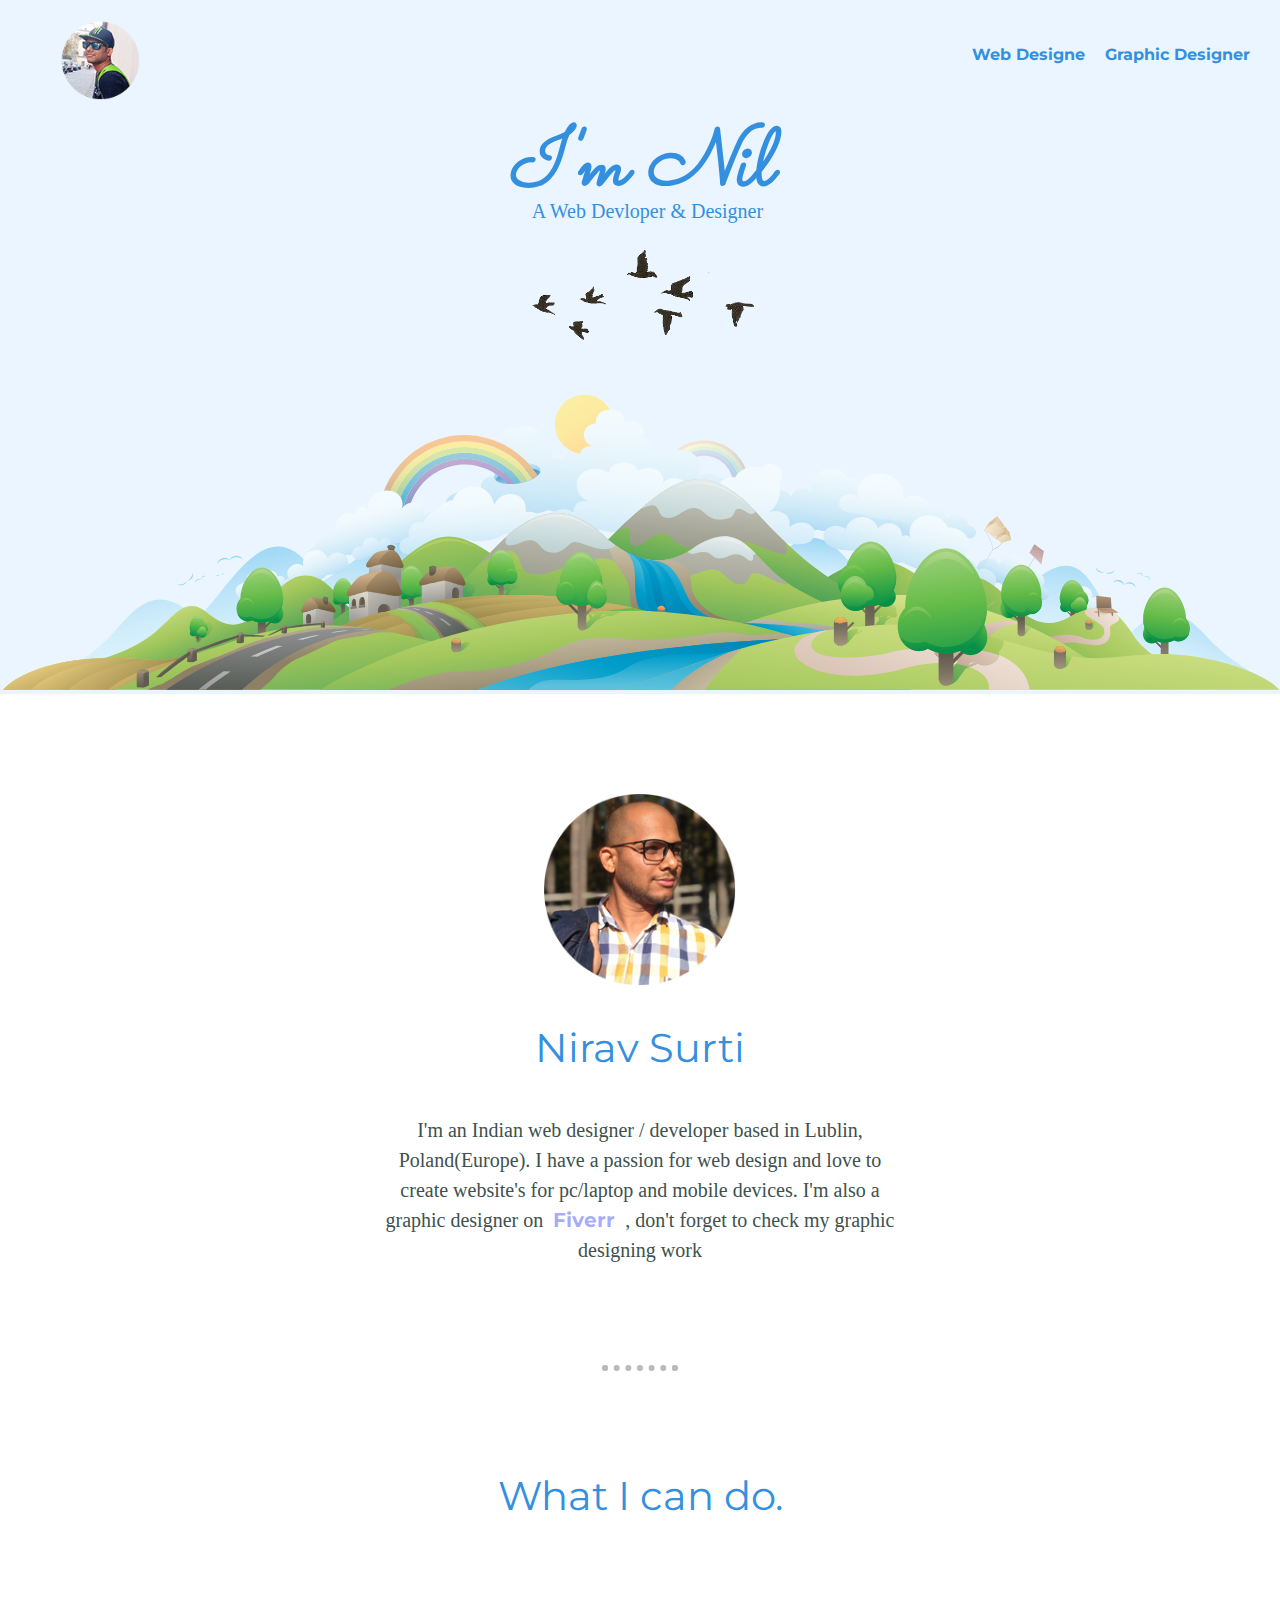
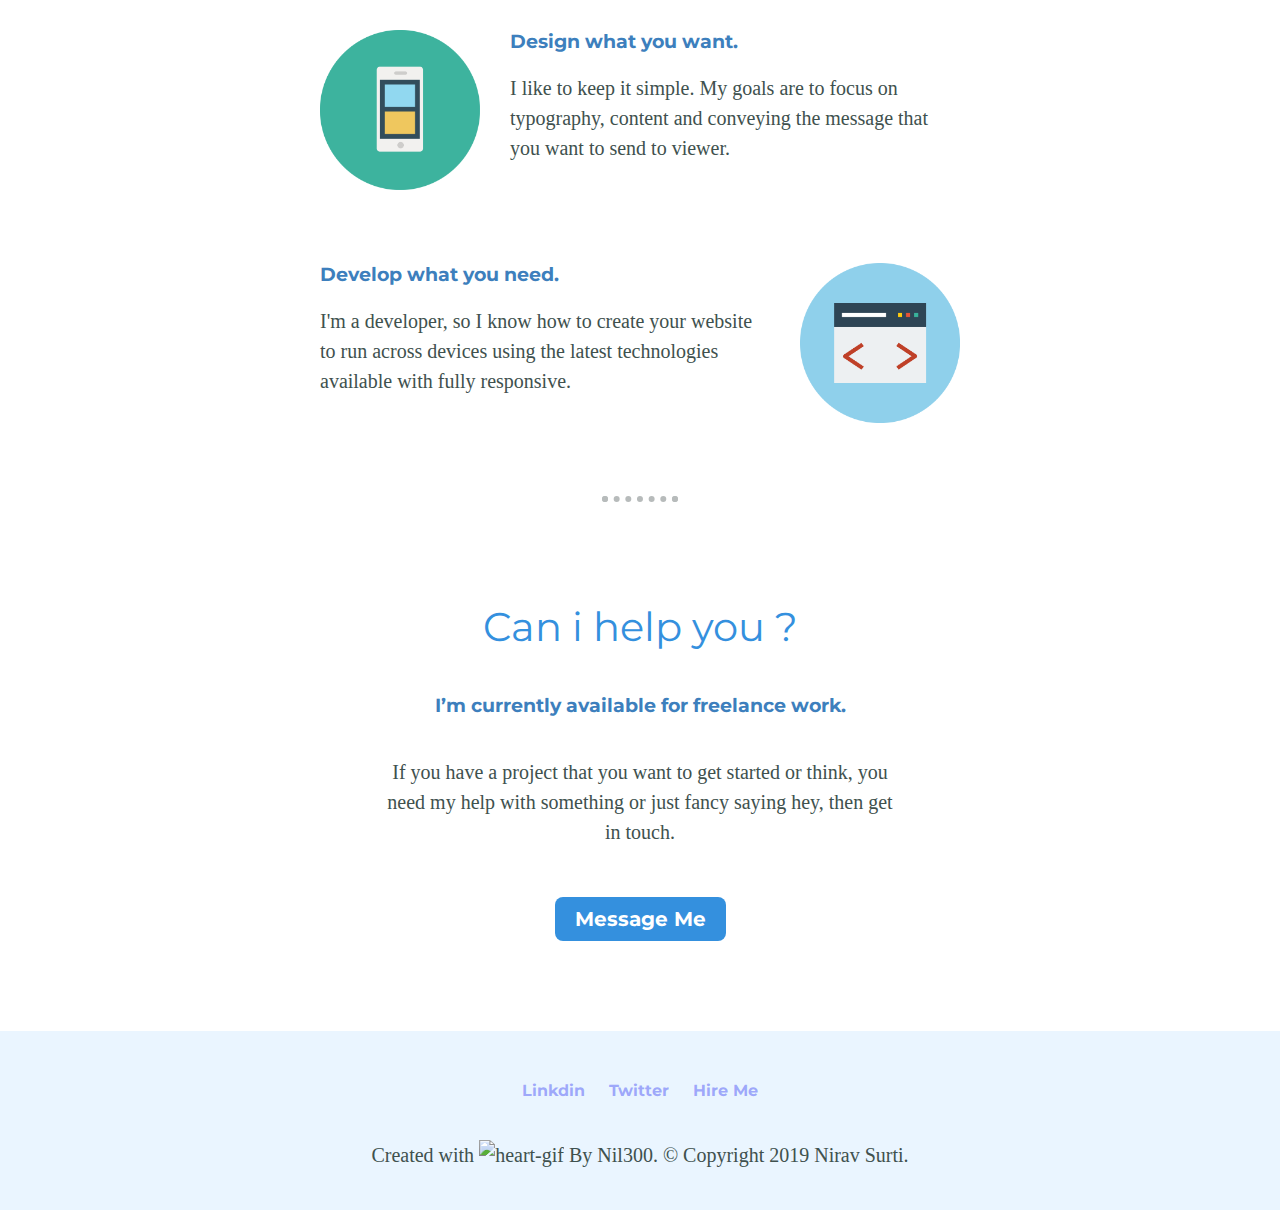
==== index.html @ dc70e609 "Add my first web designing profile" ====
<!DOCTYPE html>
<html lang="en">

<head>
    <meta charset="UTF-8">
    <title>Nirav Surti</title>
    <meta name="description" content="The portfolio of Nirav Surti, An Indian Web Designer based in Lublin, Poland." />
    <meta name="keywords"
        content="nirav, surti, nirav surti, nil300, web design, graphic design, websites, graphics, photoshop, freelance, web developer" />

    <link href="https://fonts.googleapis.com/css?family=Merriweather+Sans|Montserrat|Sacramento" rel="stylesheet">
    <link rel="icon" href="Images/nil-favicon.ico">
    <link rel="stylesheet" href="css/style.css">
</head>

<body>
    <div class="topnav">
        <ul>
            <li><a class="nav-right-link" href="index.html"></a></li>
            <li><a class="nav-right-link" href="https://www.fiver.com/nil300">Graphic Designer</a></li>
            <li><a id="webBtn" class="nav-right-link" href="Web Designing Work/TinCat/index.html" >Web Designe</a></li>
            <li><a class="nav-left-link" href="index.html"><img class="homeicon" src="Images/proicon.png" alt="icon"
                        width="80%"></a></li>
        </ul>
    </div>

    <div class="top-container">
        <h1><em> I'm Nil</em></h1>
        <p class="webdesign">A Web Devloper & Designer</p>
        <img class="fly" src="Images/bird-fly.gif" alt="fly-birds" width="20%" height="auto">
        <img class="cover-img" src="Images/hawaii-background.svg" alt="mountain" width="100%" height="auto">


    </div>
    <div class="middle-section">
        <div class="profile">
            <img src="Images/profile-pic1.png" alt="profile-pic" width="15%" height="auto">
            <h2>Nirav Surti</h2>
            <p class="profile-discription">I'm an Indian web designer / developer based in Lublin, Poland(Europe). I
                have a passion for web design and love to create website's for pc/laptop and mobile devices. I'm also a graphic designer
                on<a href="https://www.fiver.com/nil300">Fiverr</a>, don't forget to check my graphic designing work</p>
        </div>
        <hr class="hr1">
        <div class="skills">
            <h2>What I can do.</h2>
            <div class="skill-row">
                <img class="code1-img" src="Images/responsive.gif" alt="profile-pic">
                <h3>Design what you want.</h3>
                <p>I like to keep it simple. My goals are to focus on typography, content and conveying the message that
                    you want to send to viewer.</p>
            </div>
            <div class="skill-row">
                <img class="code2-img" src="Images/coding.gif" alt="profile-pic">
                <h3>Develop what you need.</h3>
                <p>I'm a developer, so I know how to create your website to run across devices using the latest
                    technologies available with fully responsive.</p>
            </div>
        </div>
        <hr class="hr1">
        <div class="contact-me">
            <h2>Can i help you ?</h2>
            <h3>I&rsquo;m currently available for freelance work.</h3>
            <p class="contact-msg">If you have a project that you want to get started or think, you need my help with
                something or just fancy saying hey, then get in touch.</p>
            </p>
            <a class="btn" href="mailto:nil300300@mail.com">Message Me</a>

        </div>
    </div>
    <div class="bottom-section">
        <a class="footer-link" href="https://www.linkdin.com">Linkdin</a>
        <a class="footer-link" href="https://www.twitter.com">Twitter</a>
        <a class="footer-link" href="https://www.fiverr.com/nil300">Hire Me</a>
        <p class="copyright">Created with <img class="heart"
                src="/Web Devlopment/HTML/CSS-My Site/Images/heart.gif" alt="heart-gif"> By Nil300. © Copyright 2019
            Nirav Surti.</p>
    </div>
    <!-- <script>
        function alertmsg() {
          alert("I Will Add My Work Soon 😊!");
        }
        </script> -->
    <!-- <script>document.getElementById("webBtn").addEventListener("click", function(){
        alert("Hello World");});</script> -->
</body>

</html>
---- css/style.css ----
body {
   margin: 0px;
   text-align: center;
   background-color: #ffffff;
   color: #40514e;
   font-family: adobe-garamond-pro, serif;
   /* font-family: 'Merriweather Sans', sans-serif; */
}

/* Navigation Bar */

ul {
   list-style-type: none;
   margin: 0;
   padding: 0;
   overflow: hidden;
   background-color: #eaf5ff;
   position: fixed;
   top: 0;
   width: 100%;
}

a {
   color: #636df794;
   font-weight: bold;
   font-family: 'Montserrat', sans-serif;
   margin: 10px 10px 0px;
   text-decoration: none;
}

a:hover {
   color: #40514e;
}
.homeicon {
   position: relative;
   left: 0px;
}

.nav-left-link {
   float: left;
   display: block;
   /* color: #66bfbf; */
   text-align: center;
   padding: 10px 0;
   margin-left: 50px;
}

.nav-right-link {
   margin-top: 30px;
   float: right;
   display: block;
   color: #3490de;
   text-align: center;
   padding: 15px 0;
}

.nav-right-link:hover {
   color: #356363;
}

.nav-left-link:hover {
   transition: 0.3ms;
}

/* Top Container Section */

h1 {
   margin: 110px auto -50px auto;
   font-size: 5rem;
   font-weight: bolder;
   color: #3490de;
   font-family: 'Sacramento', cursive;
}
p {
   line-height: 1.5;
   font-size: 20px;

}

.webdesign {
   color: #3490de;
   margin-left: 15px;
}

.top-container {
   background-color: #eaf5ff;
   padding: 80px auto 0 auto;
}

/* li{
    float: right;
 } */

 /* Middle Section */


h2 {
   font-family: 'Montserrat', sans-serif;
   font-size: 2.5rem;
   color: #3490de;
   font-weight: normal;
   padding-bottom: 10px;
}
.middle-section {
   margin: 100px 0;
}
.profile-discription {

   width: 40%;
   margin: auto;

}

/* Horizintal Row HR */
.hr1 {
   border: dotted #b7bbbb 6px;
   border-bottom: none;
   width: 5%;
   margin: 100px auto;
}

/* Skill Section */

h3 {
   font-family: 'Montserrat', sans-serif;
   color: #3d7fbd;
}

.skill-row {
   width: 50%;
   margin: 100px auto 100px auto;
   text-align: left;
}



.code1-img {
   width: 25%;
   float: left;
   margin-right: 30px;
}

.code2-img {
   width: 25%;
   float: right;
   margin-left: 30px;
}

/* Contact Section */

.contact-msg {
   width: 40%;
   margin: 40px auto 60px;
}

.btn {
   background: #3490de;
   border-radius: 8px;
   font-family: 'Montserrat', sans-serif;
   color: #ffffff;
   font-size: 20px;
   padding: 10px 20px 10px 20px;

}

.btn:hover {
   background: #0385f7;
}

/* Bottom-Footer Section */

.bottom-section {
   background-color: #eaf5ff;
   padding: 50px 0 20px;
}

.copyright {
   color: #40514e;
   padding: 20px 0 0;
}

.heart {
   width: 2%;
}
/* .fly{
   position: relative;
   top: 80px;
} */
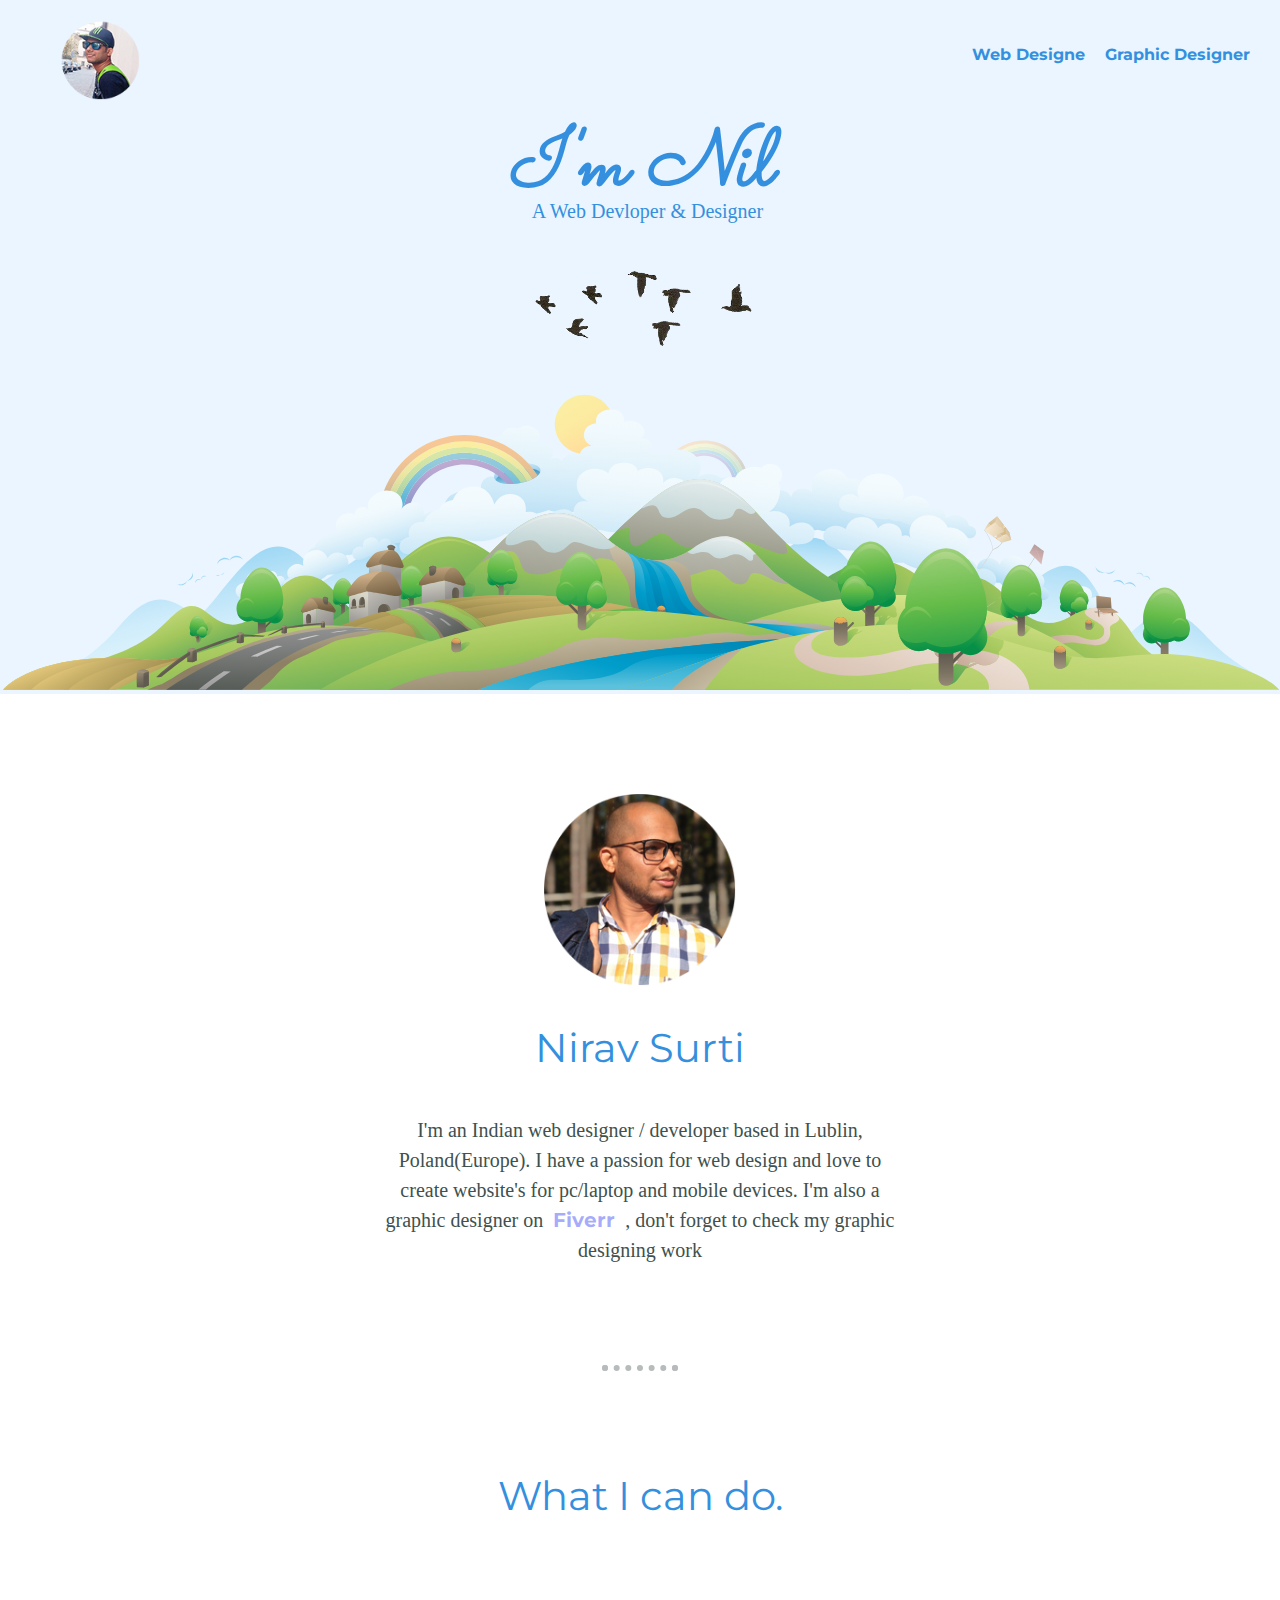
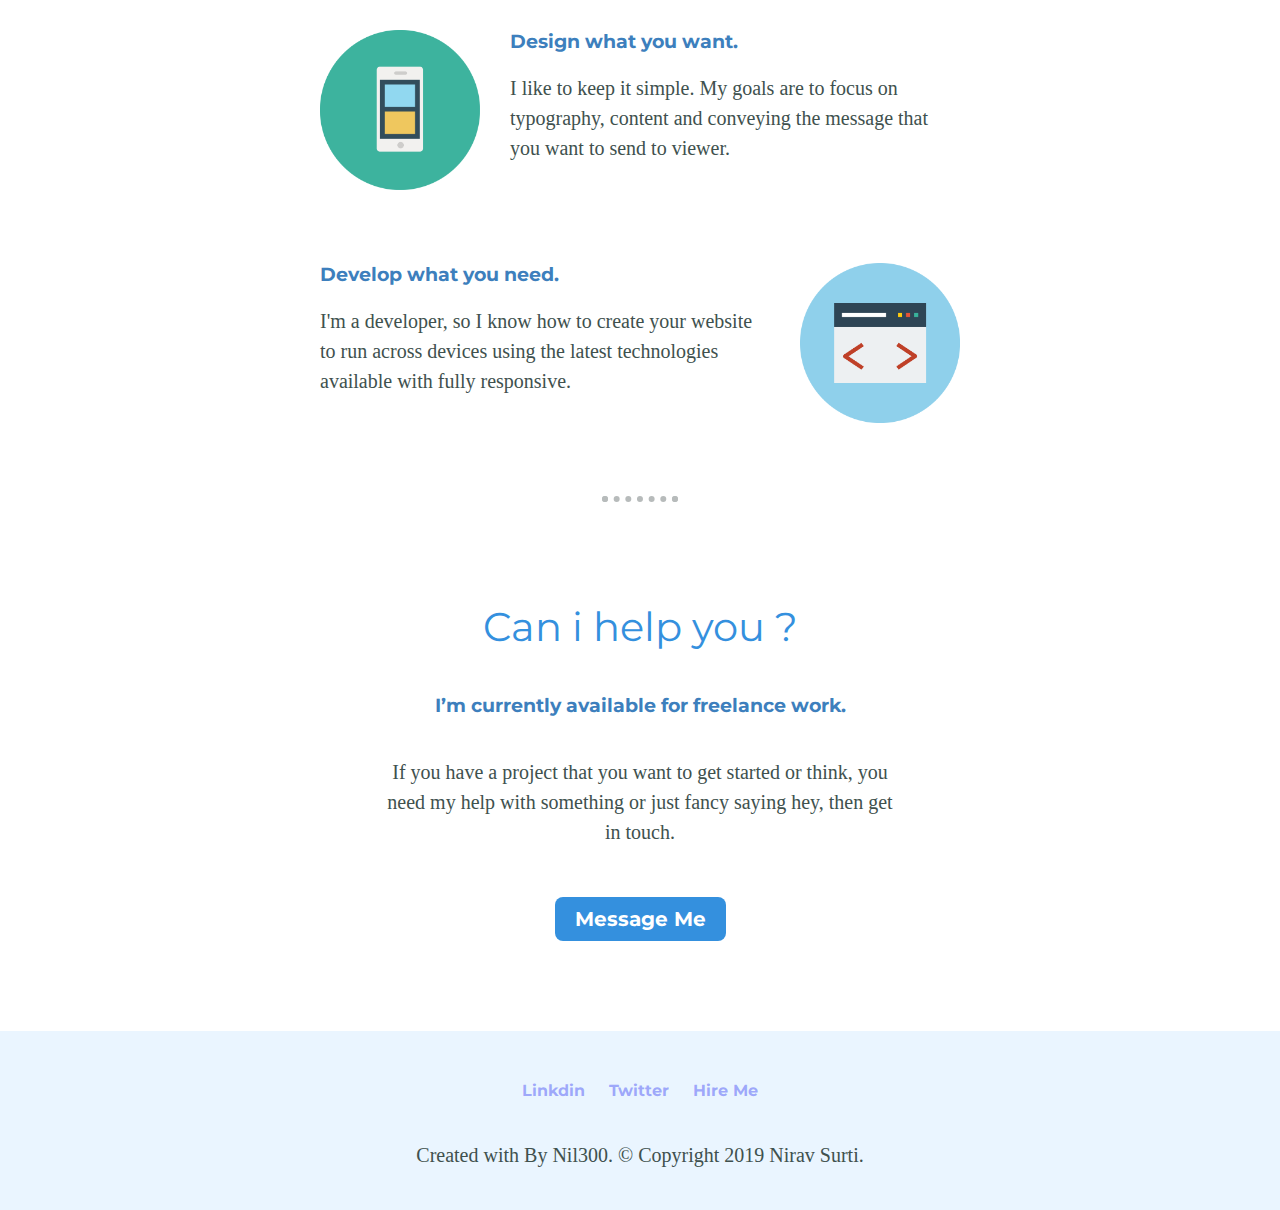
==== commit 805cd3b2: "heart changes" ====
--- a/index.html
+++ b/index.html
@@ -8,9 +8,12 @@
     <meta name="keywords"
         content="nirav, surti, nirav surti, nil300, web design, graphic design, websites, graphics, photoshop, freelance, web developer" />
 
+    <link rel="stylesheet" href="https://use.fontawesome.com/releases/v5.8.1/css/all.css"
+        integrity="sha384-50oBUHEmvpQ+1lW4y57PTFmhCaXp0ML5d60M1M7uH2+nqUivzIebhndOJK28anvf" crossorigin="anonymous">
     <link href="https://fonts.googleapis.com/css?family=Merriweather+Sans|Montserrat|Sacramento" rel="stylesheet">
     <link rel="icon" href="Images/nil-favicon.ico">
     <link rel="stylesheet" href="css/style.css">
+
 </head>
 
 <body>
@@ -71,8 +74,7 @@
         <a class="footer-link" href="https://www.linkdin.com">Linkdin</a>
         <a class="footer-link" href="https://www.twitter.com">Twitter</a>
         <a class="footer-link" href="https://www.fiverr.com/nil300">Hire Me</a>
-        <p class="copyright">Created with <img class="heart"
-                src="/Web Devlopment/HTML/CSS-My Site/Images/heart.gif" alt="heart-gif"> By Nil300. © Copyright 2019
+        <p class="copyright">Created with <i class="fas fa-heart heart"></i> By Nil300. © Copyright 2019
             Nirav Surti.</p>
     </div>
     <!-- <script>
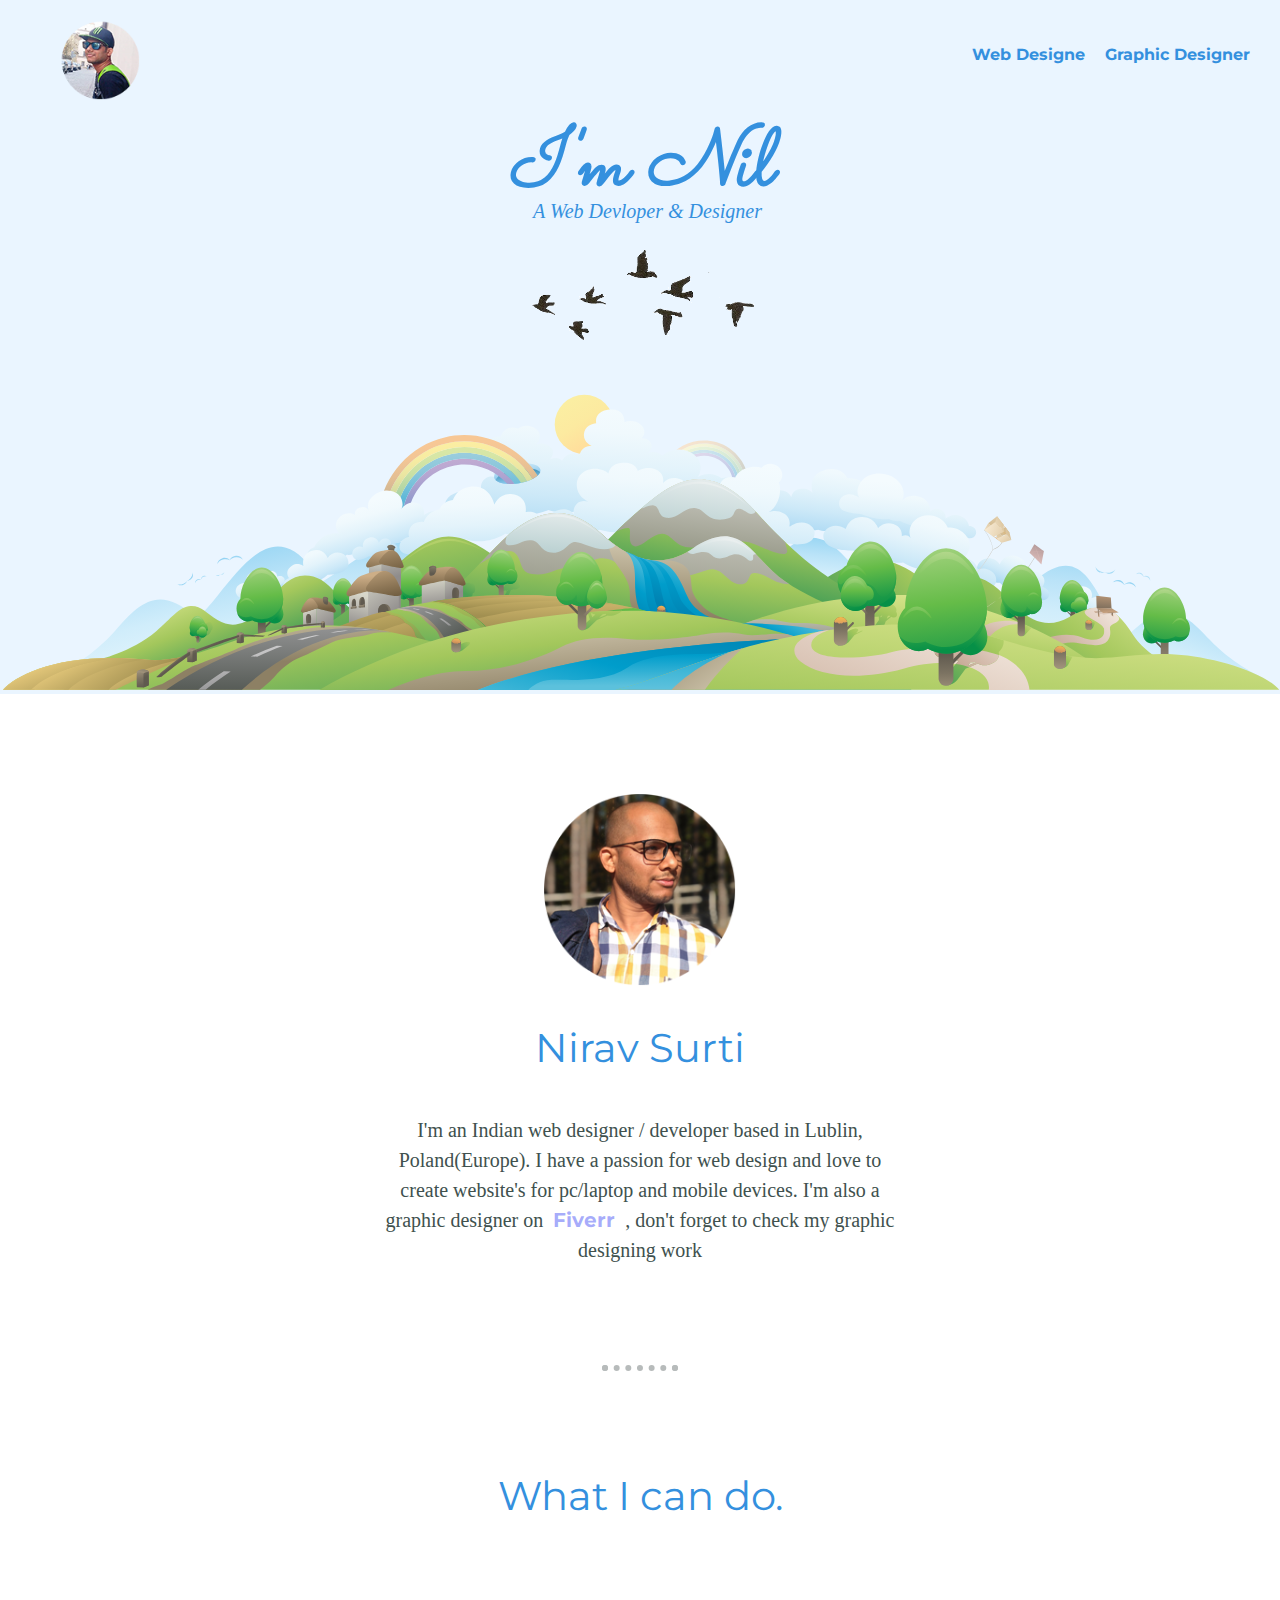
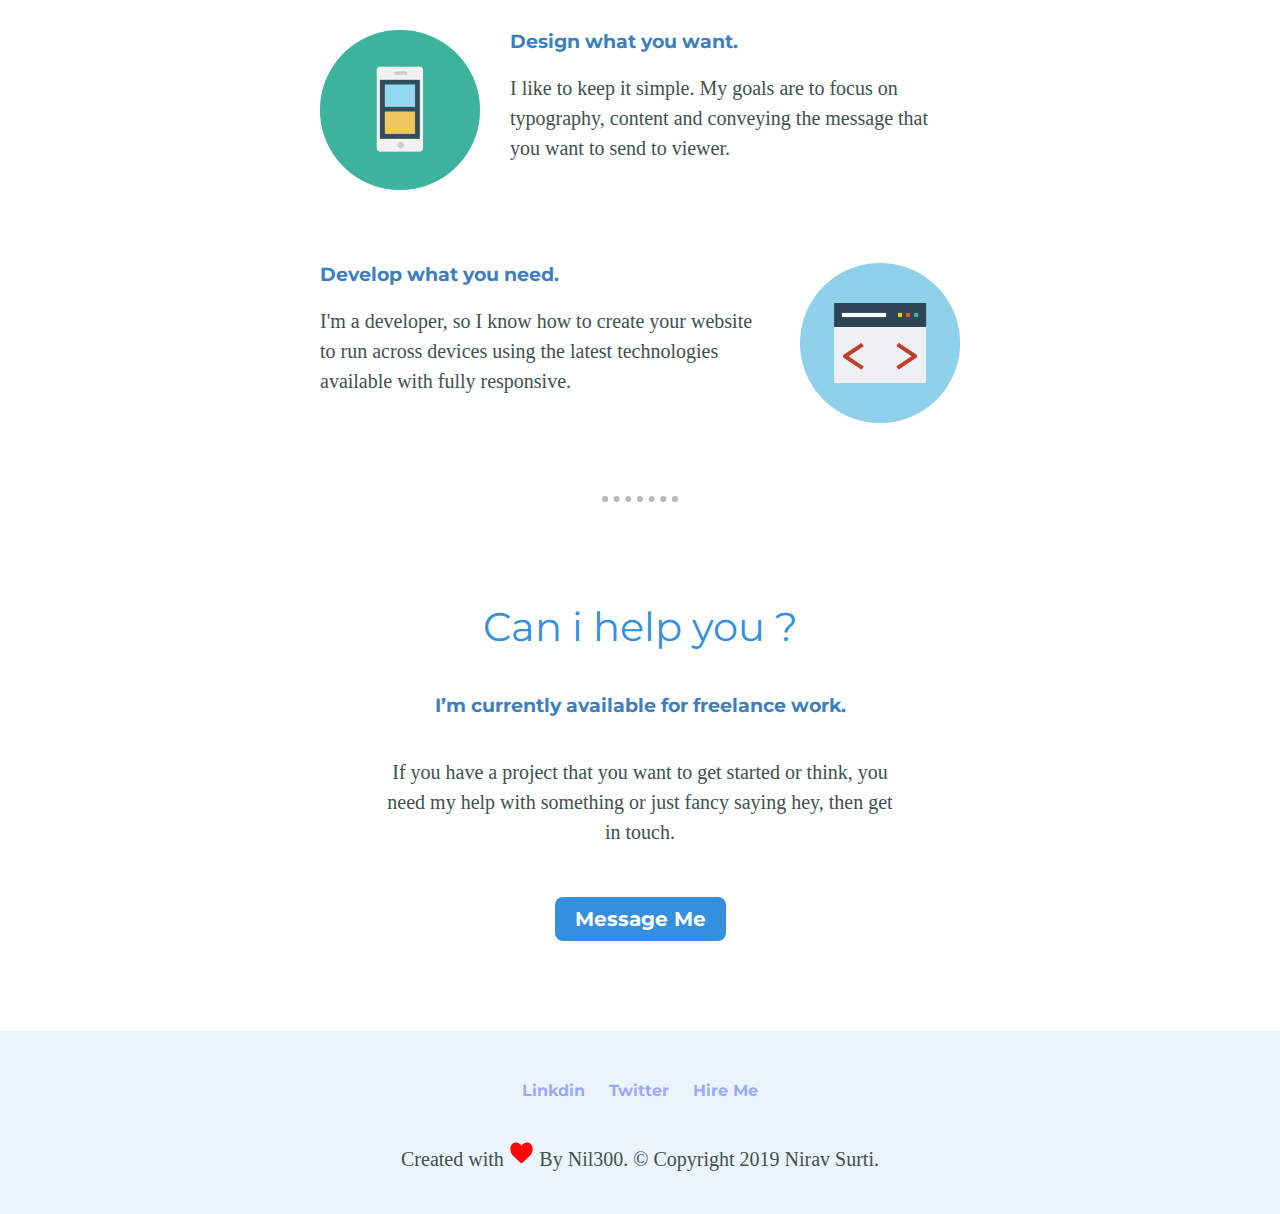
==== commit 0cb05895: "Update index.html" ====
--- a/index.html
+++ b/index.html
@@ -29,7 +29,7 @@
 
     <div class="top-container">
         <h1><em> I'm Nil</em></h1>
-        <p class="webdesign">A Web Devloper & Designer</p>
+        <p class="webdesign"><em>A Web Devloper & Designer</em></p>
         <img class="fly" src="Images/bird-fly.gif" alt="fly-birds" width="20%" height="auto">
         <img class="cover-img" src="Images/hawaii-background.svg" alt="mountain" width="100%" height="auto">
 
@@ -74,7 +74,7 @@
         <a class="footer-link" href="https://www.linkdin.com">Linkdin</a>
         <a class="footer-link" href="https://www.twitter.com">Twitter</a>
         <a class="footer-link" href="https://www.fiverr.com/nil300">Hire Me</a>
-        <p class="copyright">Created with <i class="fas fa-heart heart"></i> By Nil300. © Copyright 2019
+        <p class="copyright">Created with <img class="heart" src="Images/Heart.svg" alt="heart"> By Nil300. © Copyright 2019
             Nirav Surti.</p>
     </div>
     <!-- <script>
@@ -86,4 +86,4 @@
         alert("Hello World");});</script> -->
 </body>
 
-</html>+</html>
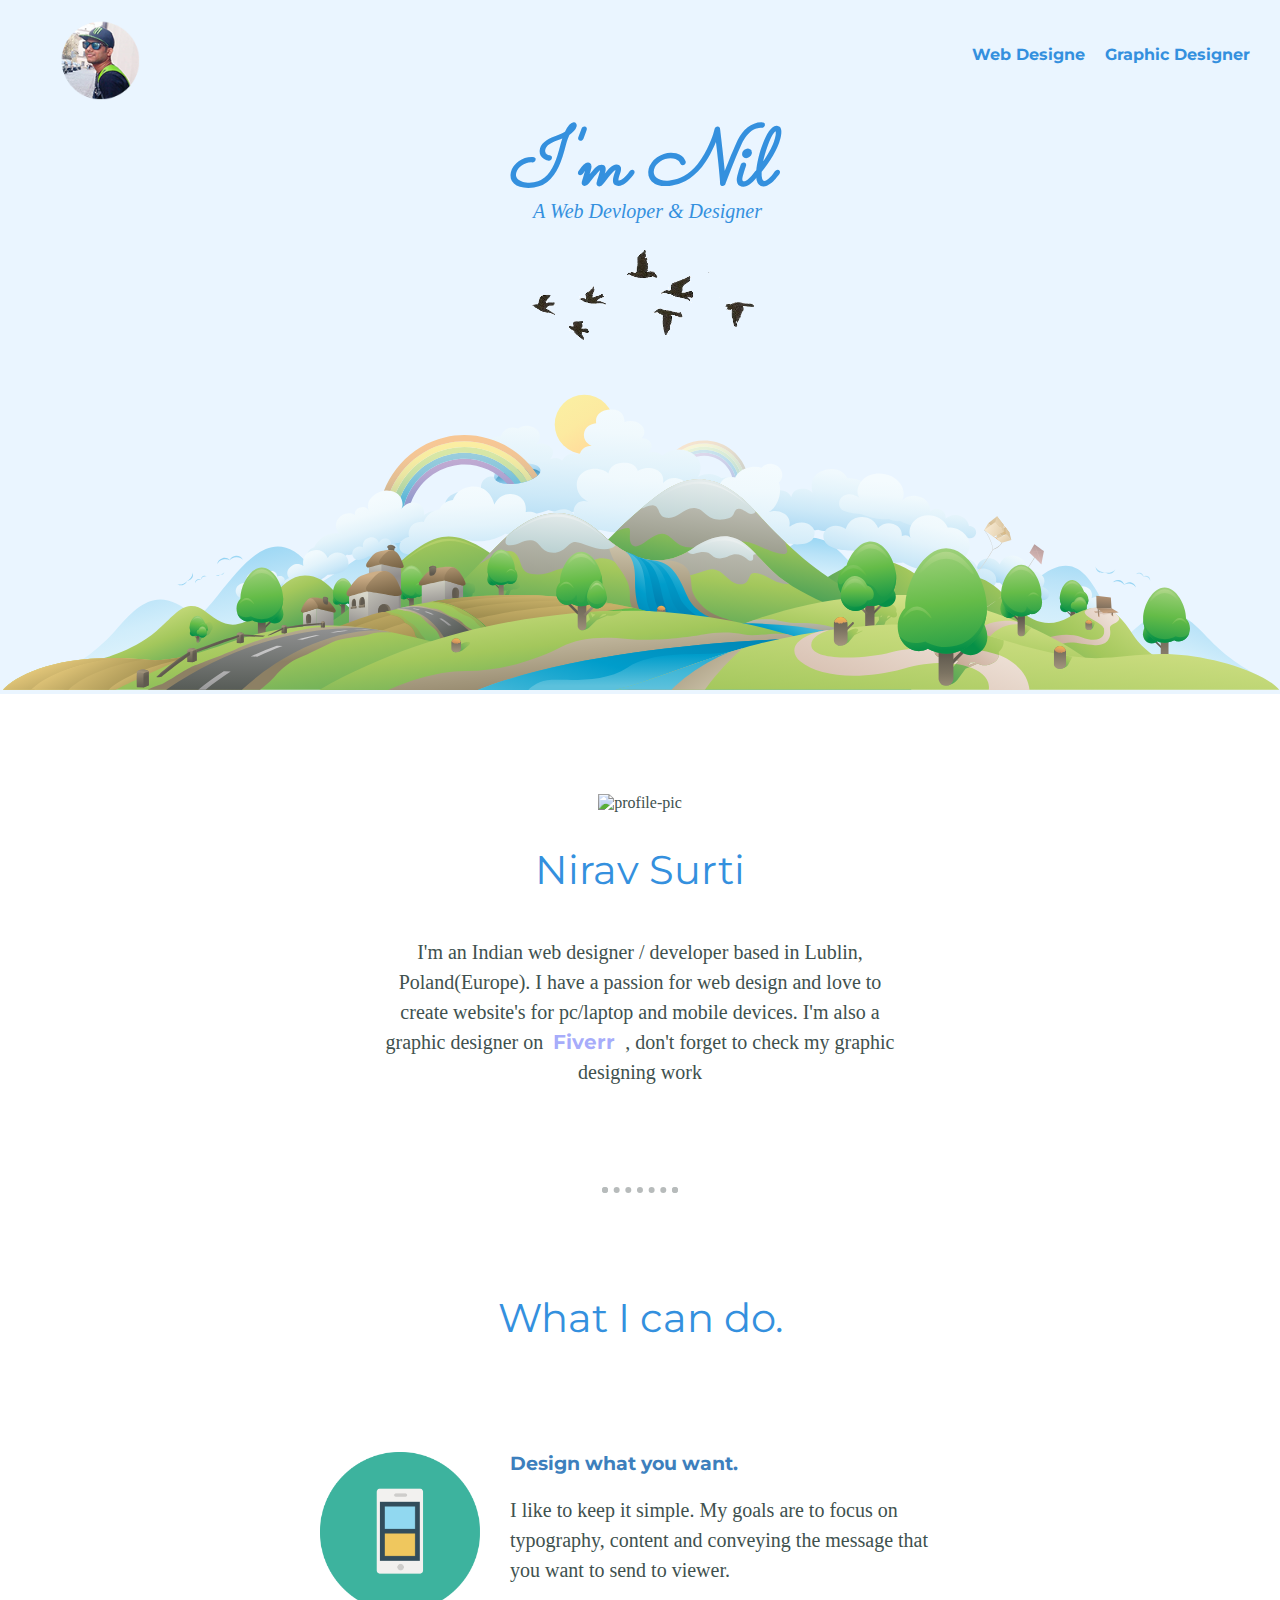
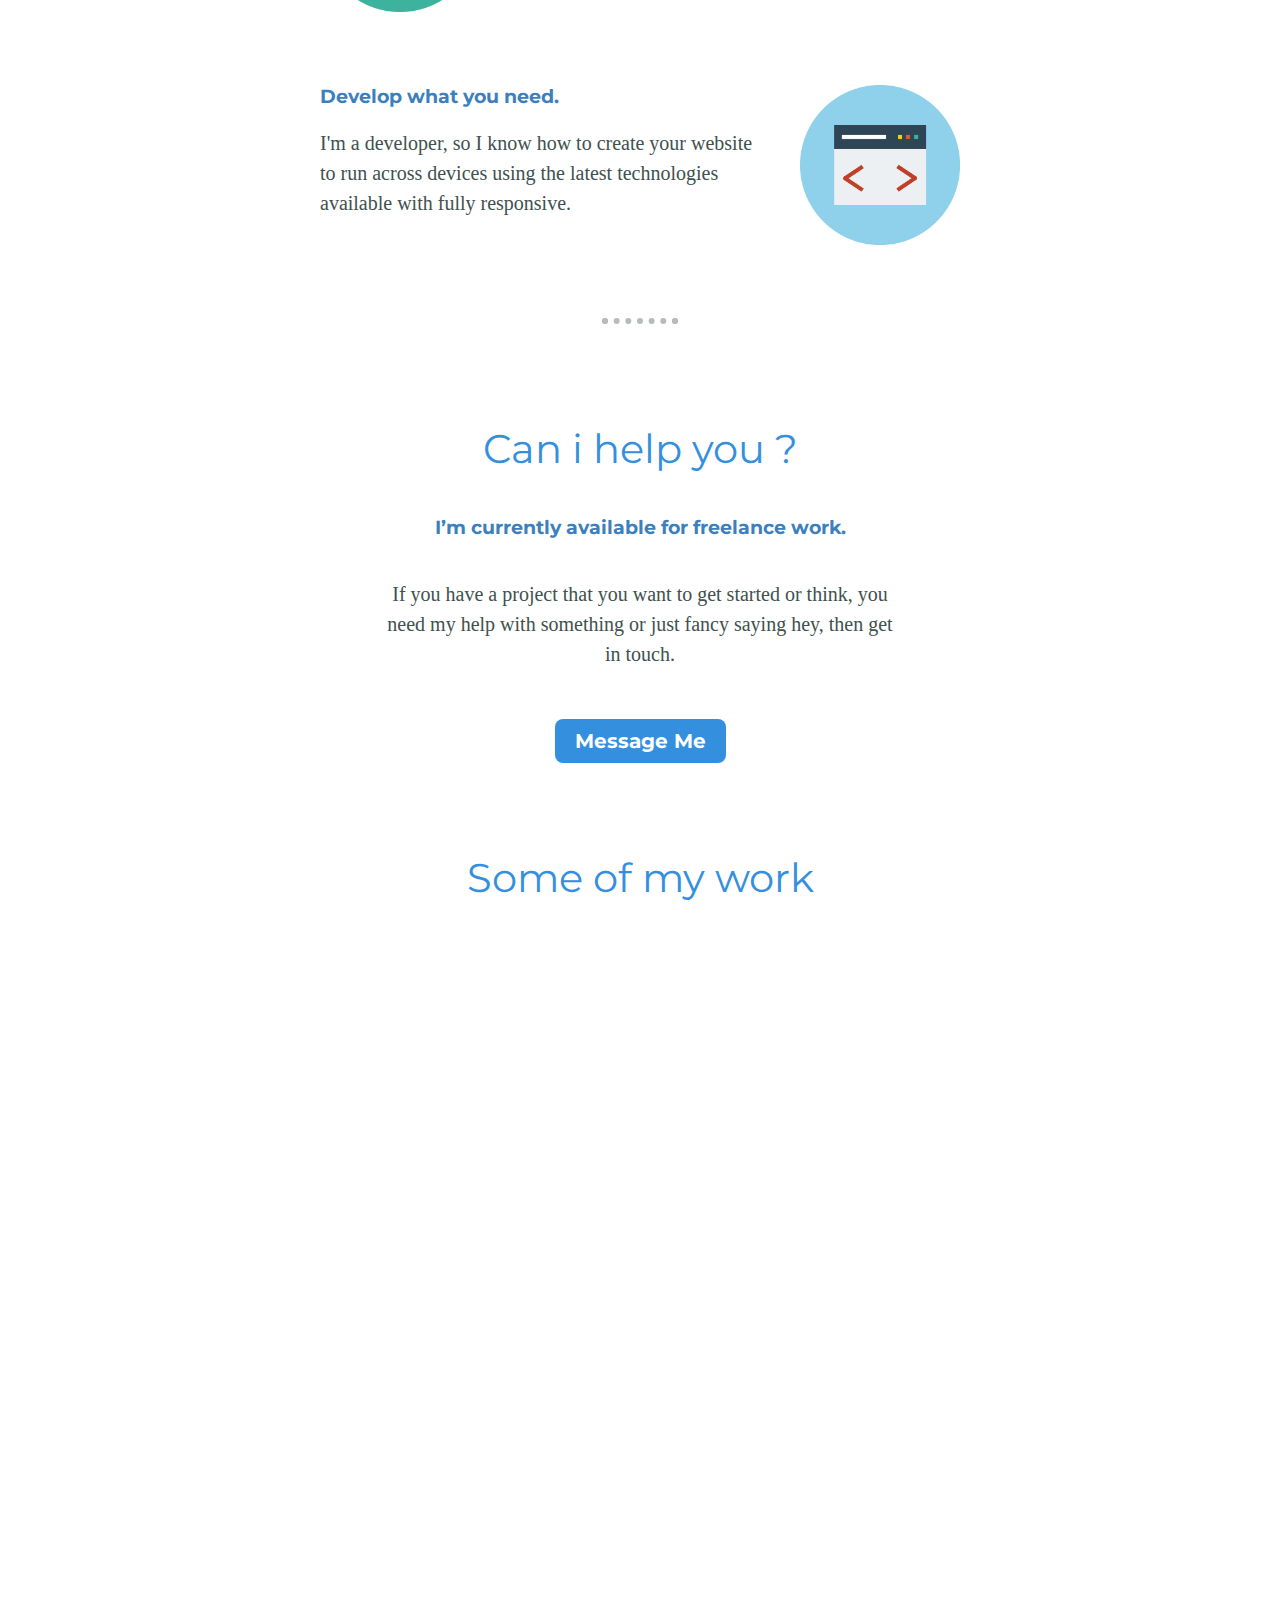
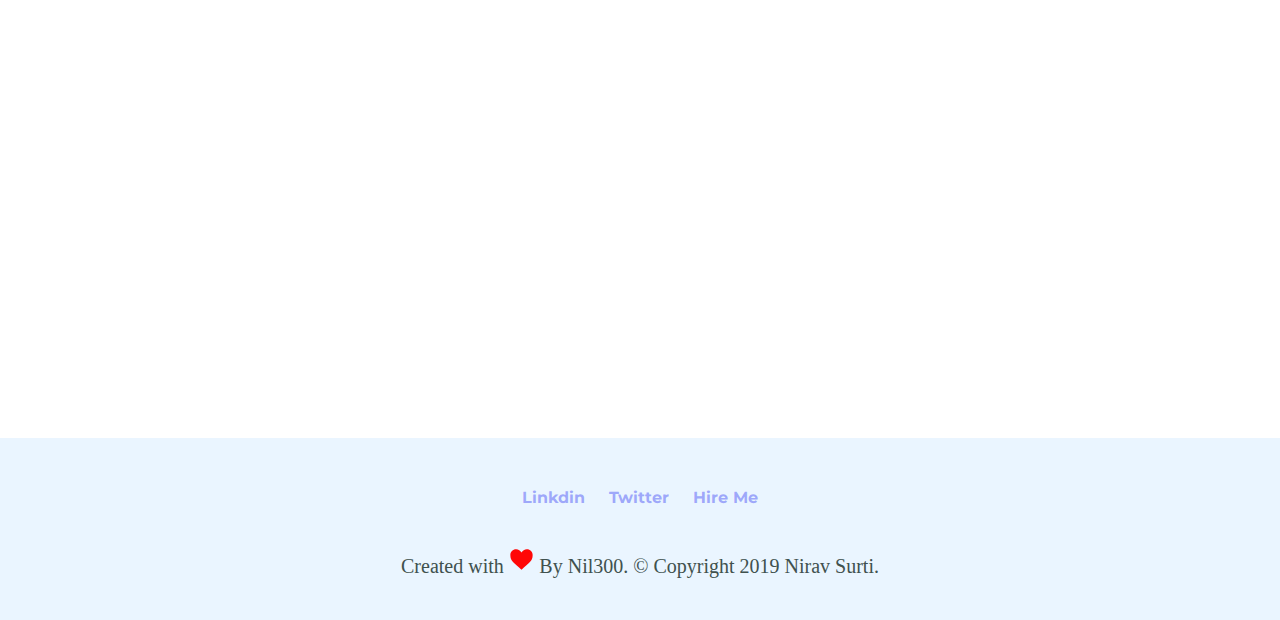
==== commit 395d19d2: "update all" ====
--- a/index.html
+++ b/index.html
@@ -2,88 +2,109 @@
 <html lang="en">
 
 <head>
-    <meta charset="UTF-8">
-    <title>Nirav Surti</title>
-    <meta name="description" content="The portfolio of Nirav Surti, An Indian Web Designer based in Lublin, Poland." />
-    <meta name="keywords"
-        content="nirav, surti, nirav surti, nil300, web design, graphic design, websites, graphics, photoshop, freelance, web developer" />
+  <meta charset="UTF-8">
+  <title>Nirav Surti</title>
+  <meta name="description" content="The portfolio of Nirav Surti, An Indian Web Designer based in Lublin, Poland." />
+  <meta name="keywords" content="nirav, surti, nirav surti, nil300, web design, graphic design, websites, graphics, photoshop, freelance, web developer" />
 
-    <link rel="stylesheet" href="https://use.fontawesome.com/releases/v5.8.1/css/all.css"
-        integrity="sha384-50oBUHEmvpQ+1lW4y57PTFmhCaXp0ML5d60M1M7uH2+nqUivzIebhndOJK28anvf" crossorigin="anonymous">
-    <link href="https://fonts.googleapis.com/css?family=Merriweather+Sans|Montserrat|Sacramento" rel="stylesheet">
-    <link rel="icon" href="Images/nil-favicon.ico">
-    <link rel="stylesheet" href="css/style.css">
+  <link rel="stylesheet" href="https://use.fontawesome.com/releases/v5.8.1/css/all.css" integrity="sha384-50oBUHEmvpQ+1lW4y57PTFmhCaXp0ML5d60M1M7uH2+nqUivzIebhndOJK28anvf" crossorigin="anonymous">
+  <link href="https://fonts.googleapis.com/css?family=Merriweather+Sans|Montserrat|Sacramento" rel="stylesheet">
+  <link rel="icon" href="Images/nil-favicon.ico">
+  <link rel="stylesheet" href="css/style.css">
 
 </head>
 
 <body>
-    <div class="topnav">
-        <ul>
-            <li><a class="nav-right-link" href="index.html"></a></li>
-            <li><a class="nav-right-link" href="https://www.fiver.com/nil300">Graphic Designer</a></li>
-            <li><a id="webBtn" class="nav-right-link" href="Web Designing Work/TinCat/index.html" >Web Designe</a></li>
-            <li><a class="nav-left-link" href="index.html"><img class="homeicon" src="Images/proicon.png" alt="icon"
-                        width="80%"></a></li>
-        </ul>
-    </div>
+  <div class="topnav">
+    <ul>
+      <li><a class="nav-right-link" href="index.html"></a></li>
+      <li><a class="nav-right-link" href="https://www.fiver.com/nil300">Graphic Designer</a></li>
+      <li><a id="webBtn" class="nav-right-link" href="Web Designing Work/TinCat/index.html">Web Designe</a></li>
+      <li><a class="nav-left-link" href="index.html"><img class="homeicon" src="Images/proicon.png" alt="icon" width="80%"></a></li>
+    </ul>
+  </div>
 
-    <div class="top-container">
-        <h1><em> I'm Nil</em></h1>
-        <p class="webdesign"><em>A Web Devloper & Designer</em></p>
-        <img class="fly" src="Images/bird-fly.gif" alt="fly-birds" width="20%" height="auto">
-        <img class="cover-img" src="Images/hawaii-background.svg" alt="mountain" width="100%" height="auto">
+  <div class="top-container">
+    <h1><em> I'm Nil</em></h1>
+    <p class="webdesign"><em>A Web Devloper & Designer</em></p>
+    <img class="fly" src="Images/bird-fly.gif" alt="fly-birds" width="20%" height="auto">
+    <img class="cover-img" src="Images/hawaii-background.svg" alt="mountain" width="100%" height="auto">
 
 
+  </div>
+  <div class="middle-section">
+    <div class="profile">
+      <img src="Images/profile-pic1.png" alt="profile-pic" width="15%" height="auto">
+      <h2>Nirav Surti</h2>
+      <p class="profile-discription">I'm an Indian web designer / developer based in Lublin, Poland(Europe). I
+        have a passion for web design and love to create website's for pc/laptop and mobile devices. I'm also a graphic designer
+        on<a href="https://www.fiver.com/nil300">Fiverr</a>, don't forget to check my graphic designing work</p>
     </div>
-    <div class="middle-section">
-        <div class="profile">
-            <img src="Images/profile-pic1.png" alt="profile-pic" width="15%" height="auto">
-            <h2>Nirav Surti</h2>
-            <p class="profile-discription">I'm an Indian web designer / developer based in Lublin, Poland(Europe). I
-                have a passion for web design and love to create website's for pc/laptop and mobile devices. I'm also a graphic designer
-                on<a href="https://www.fiver.com/nil300">Fiverr</a>, don't forget to check my graphic designing work</p>
-        </div>
-        <hr class="hr1">
-        <div class="skills">
-            <h2>What I can do.</h2>
-            <div class="skill-row">
-                <img class="code1-img" src="Images/responsive.gif" alt="profile-pic">
-                <h3>Design what you want.</h3>
-                <p>I like to keep it simple. My goals are to focus on typography, content and conveying the message that
-                    you want to send to viewer.</p>
-            </div>
-            <div class="skill-row">
-                <img class="code2-img" src="Images/coding.gif" alt="profile-pic">
-                <h3>Develop what you need.</h3>
-                <p>I'm a developer, so I know how to create your website to run across devices using the latest
-                    technologies available with fully responsive.</p>
-            </div>
-        </div>
-        <hr class="hr1">
-        <div class="contact-me">
-            <h2>Can i help you ?</h2>
-            <h3>I&rsquo;m currently available for freelance work.</h3>
-            <p class="contact-msg">If you have a project that you want to get started or think, you need my help with
-                something or just fancy saying hey, then get in touch.</p>
-            </p>
-            <a class="btn" href="mailto:nil300300@mail.com">Message Me</a>
+    <hr class="hr1">
+    <div class="skills">
+      <h2>What I can do.</h2>
+      <div class="skill-row">
+        <img class="code1-img" src="Images/responsive.gif" alt="profile-pic">
+        <h3>Design what you want.</h3>
+        <p>I like to keep it simple. My goals are to focus on typography, content and conveying the message that
+          you want to send to viewer.</p>
+      </div>
+      <div class="skill-row">
+        <img class="code2-img" src="Images/coding.gif" alt="profile-pic">
+        <h3>Develop what you need.</h3>
+        <p>I'm a developer, so I know how to create your website to run across devices using the latest
+          technologies available with fully responsive.</p>
+      </div>
+    </div>
+    <hr class="hr1">
+    <div class="contact-me">
+      <h2>Can i help you ?</h2>
+      <h3>I&rsquo;m currently available for freelance work.</h3>
+      <p class="contact-msg">If you have a project that you want to get started or think, you need my help with
+        something or just fancy saying hey, then get in touch.</p>
+      </p>
+      <a class="btn" href="mailto:nil300300@mail.com">Message Me</a>
 
-        </div>
     </div>
-    <div class="bottom-section">
-        <a class="footer-link" href="https://www.linkdin.com">Linkdin</a>
-        <a class="footer-link" href="https://www.twitter.com">Twitter</a>
-        <a class="footer-link" href="https://www.fiverr.com/nil300">Hire Me</a>
-        <p class="copyright">Created with <img class="heart" src="Images/Heart.svg" alt="heart"> By Nil300. © Copyright 2019
-            Nirav Surti.</p>
-    </div>
-    <!-- <script>
+  </div>
+
+  <div style="text-align:center">
+    <h2>Some of my work</h2>
+
+  </div>
+
+  <!-- The four columns -->
+
+  <div class="video-wrap">
+    <iframe width="640" height="360" src="https://www.youtube.com/embed/wbPmF962lRI" frameborder="0" allow="accelerometer; autoplay; encrypted-media; gyroscope; picture-in-picture" allowfullscreen></iframe>
+  </div>
+  <div class="video-wrap">
+    <iframe width="640" height="360" src="https://www.youtube.com/embed/lpsBew90NuM" frameborder="0" allow="accelerometer; autoplay; encrypted-media; gyroscope; picture-in-picture" allowfullscreen></iframe>
+  </div>
+  <div class="video-wrap">
+    <iframe width="640" height="360" src="http://www.youtube.com/embed/tWfXltlGkHU" frameborder="0" allow="accelerometer; autoplay; encrypted-media; gyroscope; picture-in-picture" allowfullscreen></iframe>
+  </div>
+  </div>
+
+
+
+
+  <div class="bottom-section">
+    <a class="footer-link" href="https://www.linkdin.com">Linkdin</a>
+    <a class="footer-link" href="https://www.twitter.com">Twitter</a>
+    <a class="footer-link" href="https://www.fiverr.com/nil300">Hire Me</a>
+    <p class="copyright">Created with <img class="heart" src="Images/Heart.svg" alt=""> By Nil300. © Copyright 2019
+      Nirav Surti.</p>
+  </div>
+
+  <!-- <script>
         function alertmsg() {
           alert("I Will Add My Work Soon 😊!");
         }
         </script> -->
-    <!-- <script>document.getElementById("webBtn").addEventListener("click", function(){
+  <!-- <script>document.getElementById("webBtn").addEventListener("click", function(){
         alert("Hello World");});</script> -->
+
 </body>
 
 </html>
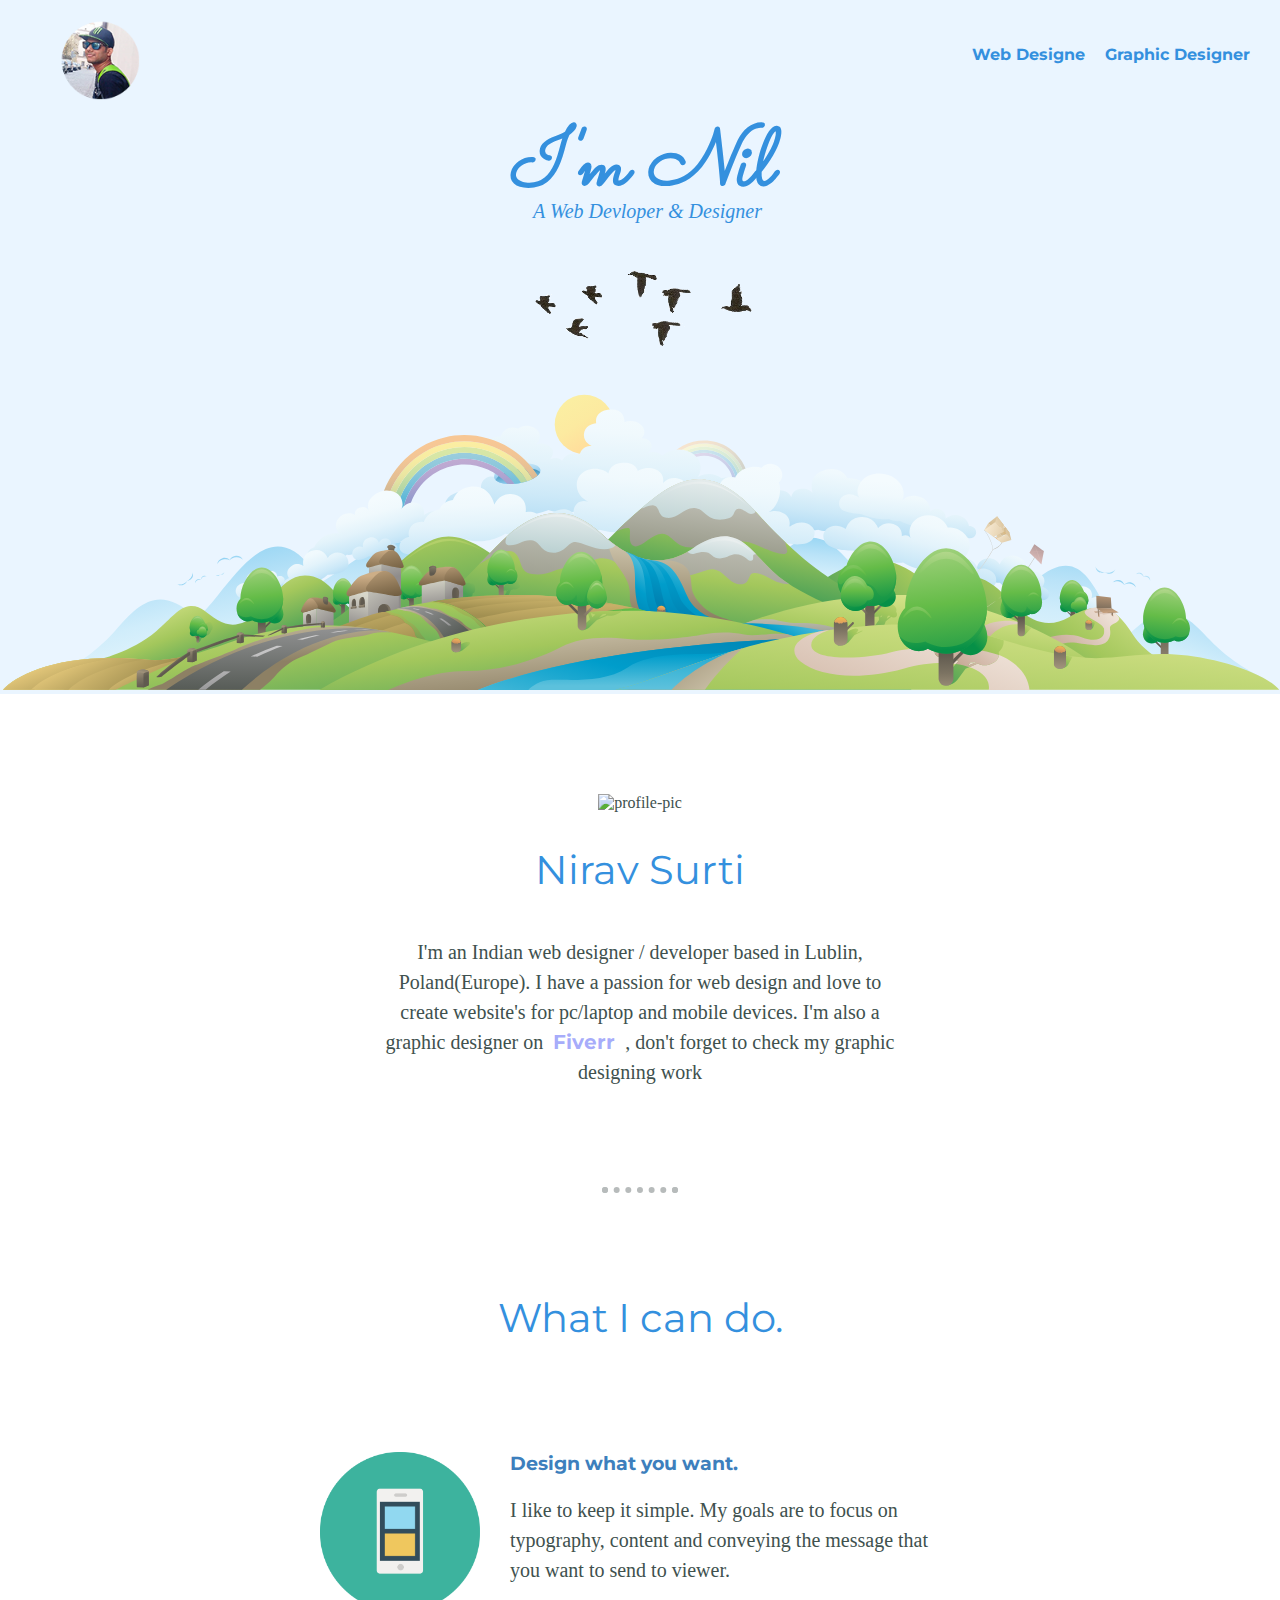
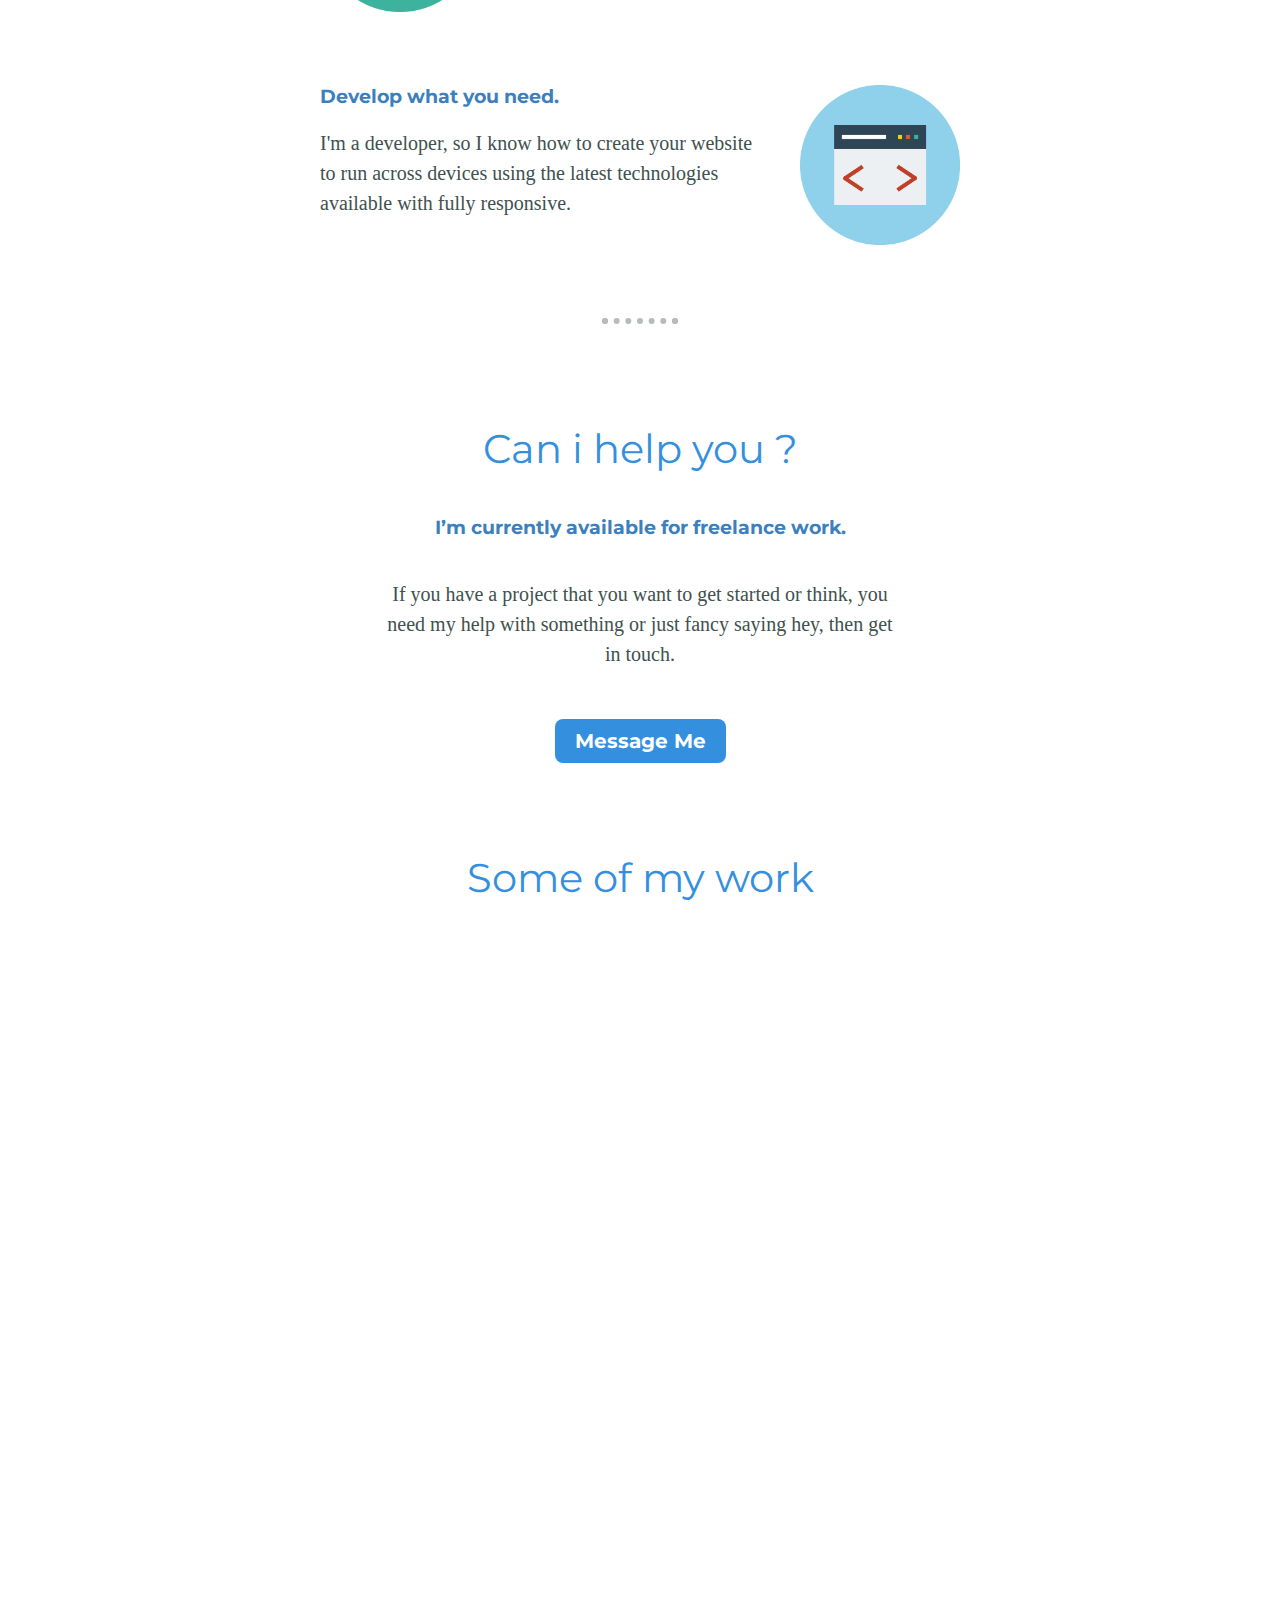
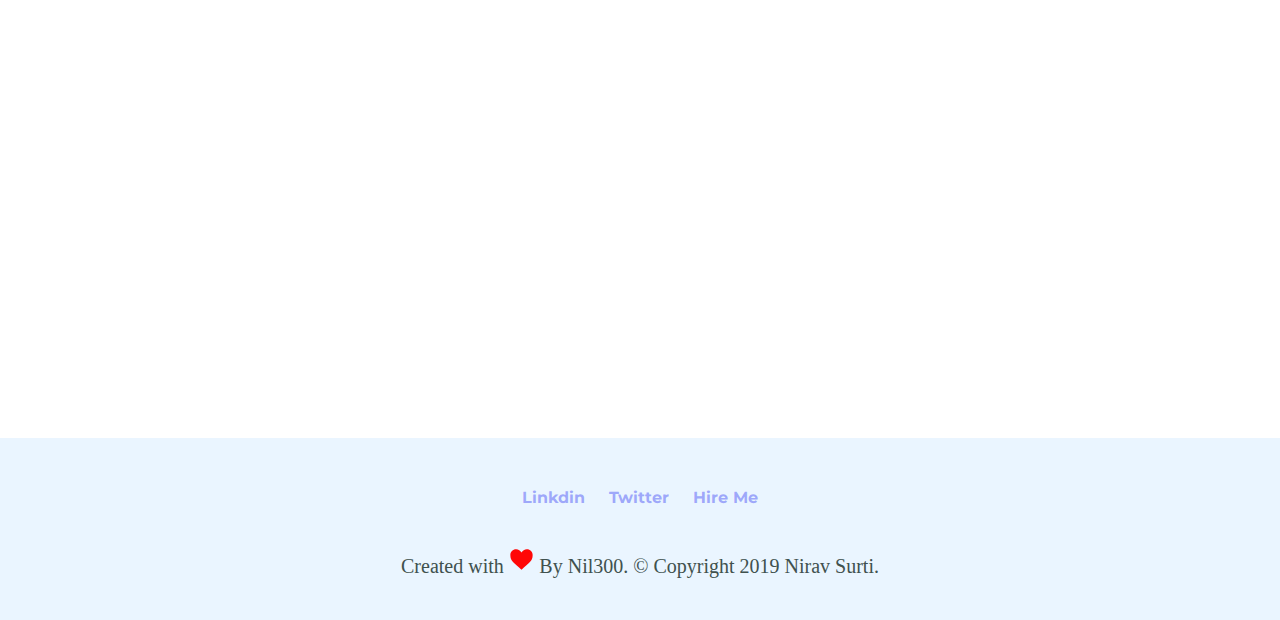
==== commit 56634720: "Update index.html" ====
--- a/index.html
+++ b/index.html
@@ -11,6 +11,17 @@
   <link href="https://fonts.googleapis.com/css?family=Merriweather+Sans|Montserrat|Sacramento" rel="stylesheet">
   <link rel="icon" href="Images/nil-favicon.ico">
   <link rel="stylesheet" href="css/style.css">
+  <script src="https://www.googleoptimize.com/optimize.js?id=OPT-P4T3LDD"></script>
+  <!-- Global site tag (gtag.js) - Google Analytics -->
+  <script async src="https://www.googletagmanager.com/gtag/js?id=UA-163085456-1"></script>
+  <script>
+    window.dataLayer = window.dataLayer || [];
+    function gtag(){dataLayer.push(arguments);}
+    gtag('js', new Date());
+
+    gtag('config', 'UA-163085456-1', { 'optimize_id': 'OPT-P4T3LDD'});
+  </script>
+
 
 </head>
 
@@ -82,8 +93,7 @@
     <iframe width="640" height="360" src="https://www.youtube.com/embed/lpsBew90NuM" frameborder="0" allow="accelerometer; autoplay; encrypted-media; gyroscope; picture-in-picture" allowfullscreen></iframe>
   </div>
   <div class="video-wrap">
-    <iframe width="640" height="360" src="http://www.youtube.com/embed/tWfXltlGkHU" frameborder="0" allow="accelerometer; autoplay; encrypted-media; gyroscope; picture-in-picture" allowfullscreen></iframe>
-  </div>
+    <iframe width="640" height="360" src="https://www.youtube.com/embed/tWfXltlGkHU" frameborder="0" allow="accelerometer; autoplay; encrypted-media; gyroscope; picture-in-picture" allowfullscreen></iframe>
   </div>
 
 
